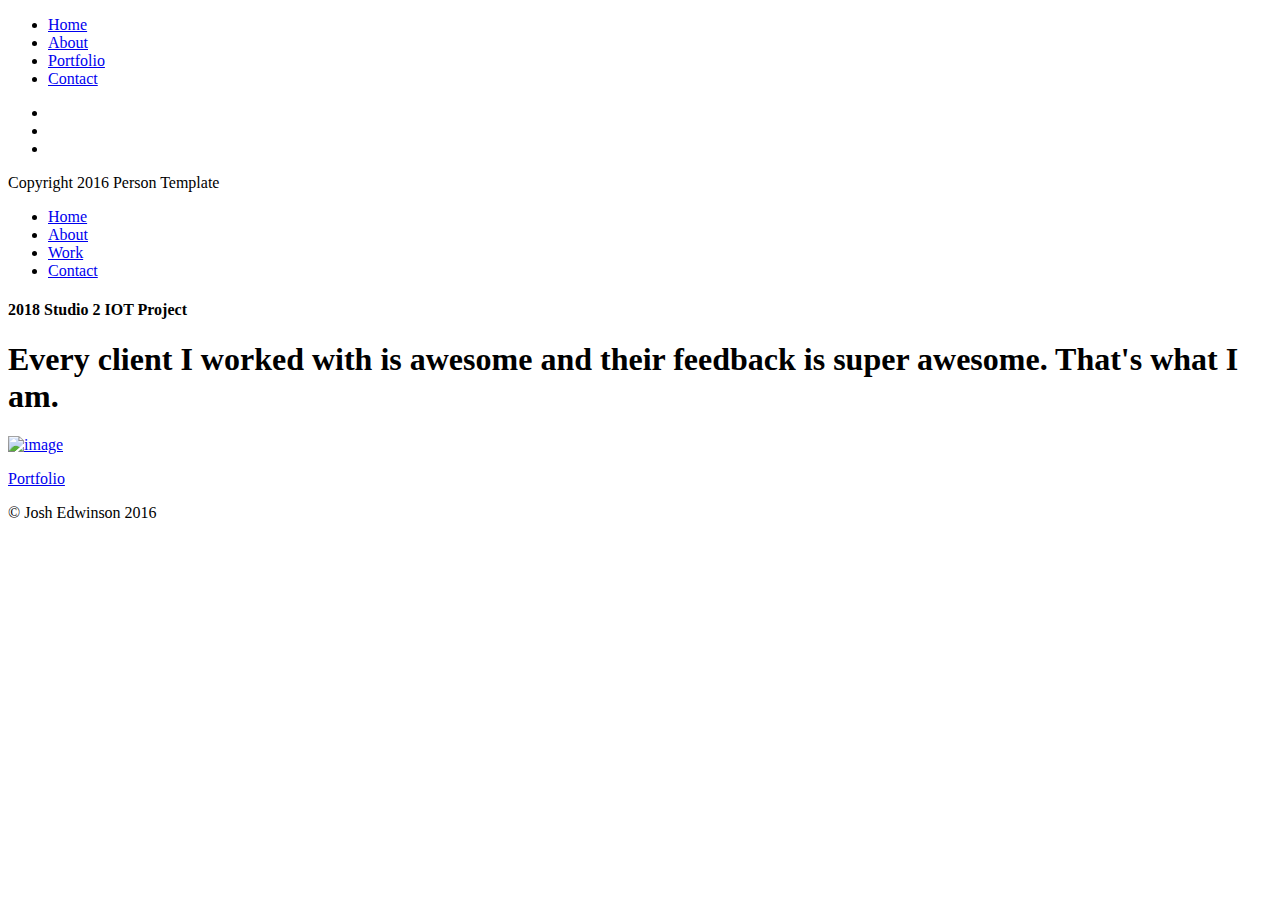
==== Person/portfolio.html @ 92e1ff4a "This is for homework" ====
<!DOCTYPE html>
<html lang="en">
  <head>
    <meta charset="utf-8">
    <title>Sofia Lewandowski Studio 2 - CCS - Final Project - Incoming Message</title>
    <meta name="viewport" content="width=device-width, initial-scale=1.0">
    <meta name="description" content="Person Minimal Portfolio Template">
    <meta name="keywords" content="Person HTML Template, Person Portfolio Template">
    <link href="assets/css/bootstrap.min.css" rel="stylesheet" type="text/css" media="all" />
    <link href='https://fonts.googleapis.com/css?family=Poppins:400,600,700' rel='stylesheet' type='text/css'>
    <link href='https://fonts.googleapis.com/css?family=Work+Sans:600,500,400,300' rel='stylesheet' type='text/css'>
    <link rel="stylesheet" href="assets/css/animate.css"> <!-- Resource style -->
    <link rel="stylesheet" href="assets/css/lightcase.css"> <!-- Resource style -->
    <link rel="stylesheet" href="assets/css/ionicons.min.css"> <!-- Resource style -->
    <link href="assets/css/style.css" rel="stylesheet" type="text/css" media="all" />
  </head>
  <body>
    <div id="loading">
    </div>
    <div class="wrapper">
    <div class="nav-trigger visible-xs visible-sm" role="button" title="sweet hamburger">
      <div class="hamburger">
        <div class="icon"></div>
      </div>
    </div>

    <div id="nav-menu">
          <ul class="navigation">
            <li><a href="index.html">Home</a></li>
            <li><a href="about.html">About</a></li>
            <li><a href="portfolio.html">Portfolio</a></li>
            <li><a href="contact.html">Contact</a></li>
          </ul> <!-- cd-single-item-wrapper -->

          <div class="nav-social">
            <ul>
              <li><a href="#"><i class="ion-social-instagram-outline"></i></a></li>
              <li><a href="#"><i class="ion-social-dribbble-outline"></i></a></li>
              <li><a href="#"><i class="ion-social-github"></i></a></li>
            </ul>
          </div>
          <p class="copyright-text">Copyright 2016 Person Template</p>
      </div>

      <!-- Homepage Main Section-->
      <div class="main">
        <section class="split-home">
          <section class="left-section personal wow fadeIn" data-wow-delay="0.2s">

          </section>
          <section class="right-section">
            <div class="top-nav hidden-xs hidden-sm wow fadeIn" data-wow-delay="0.3s">
              <ul>
                <li><a href="index.html">Home</a></li>
                <li><a href="about.html">About</a></li>
                <li><a href="portfolio.html">Work</a></li>
                <li><a href="contact.html">Contact</a></li>
              </ul>
            </div>
            <div class="portfolio-split">
              <div class="portfolio-intro">
                <h4 class="wow fadeInDown" data-wow-delay=".1s">2018 Studio 2 IOT Project </h4>
                  <h1 class="wow fadeInDown" data-wow-delay=".2s">Every client I worked with is awesome
                      and their feedback is super awesome. That's what I am.
                  </h1>
              </div>
              <!-- Portfolio Start -->

              <div class="portfolio wow fadeInDown">
                <div class="row">

                  <div class="col-md-12">
                    <div class="row portfolio-container text-center">
                      <!-- Person item -->
                      <div class="col-md-6 col-sm-6 custompadding  port">
                        <a href="project-single.html" class="portfolio-item">
                          <img src="assets/portfolio/1.jpg" alt="image" class="img-responsive" />
                          <div class="portfolio-overlay">
                            <div class="overlay-items">
                              <p>
                                Portfolio
                              </p>
                            </div>
                          </div>
                        </a>
                      </div>
                      <!-- Person item end -->
                    </div>
                  </div>
                </div>
              </div>
            </div><!-- Portfolio End -->

            <div class="footer-personal text-center">
           <span class="footer-credits">© Josh Edwinson 2016</span>
          </div>
         </section>
       </section>
      </div><!-- Main-->
    </div><!-- Wrapper -->

    <!-- Jquery and Js Plugins -->
    <script type="text/javascript" src="assets/js/jquery-2.1.1.js"></script>
    <script type="text/javascript" src="assets/js/bootstrap.min.js"></script>
    <script type="text/javascript" src="assets/js/plugins.js"></script>
    <script type="text/javascript" src="assets/js/menu.js"></script>
    <script type="text/javascript" src="assets/js/custom.js"></script>
  </body>
</html>
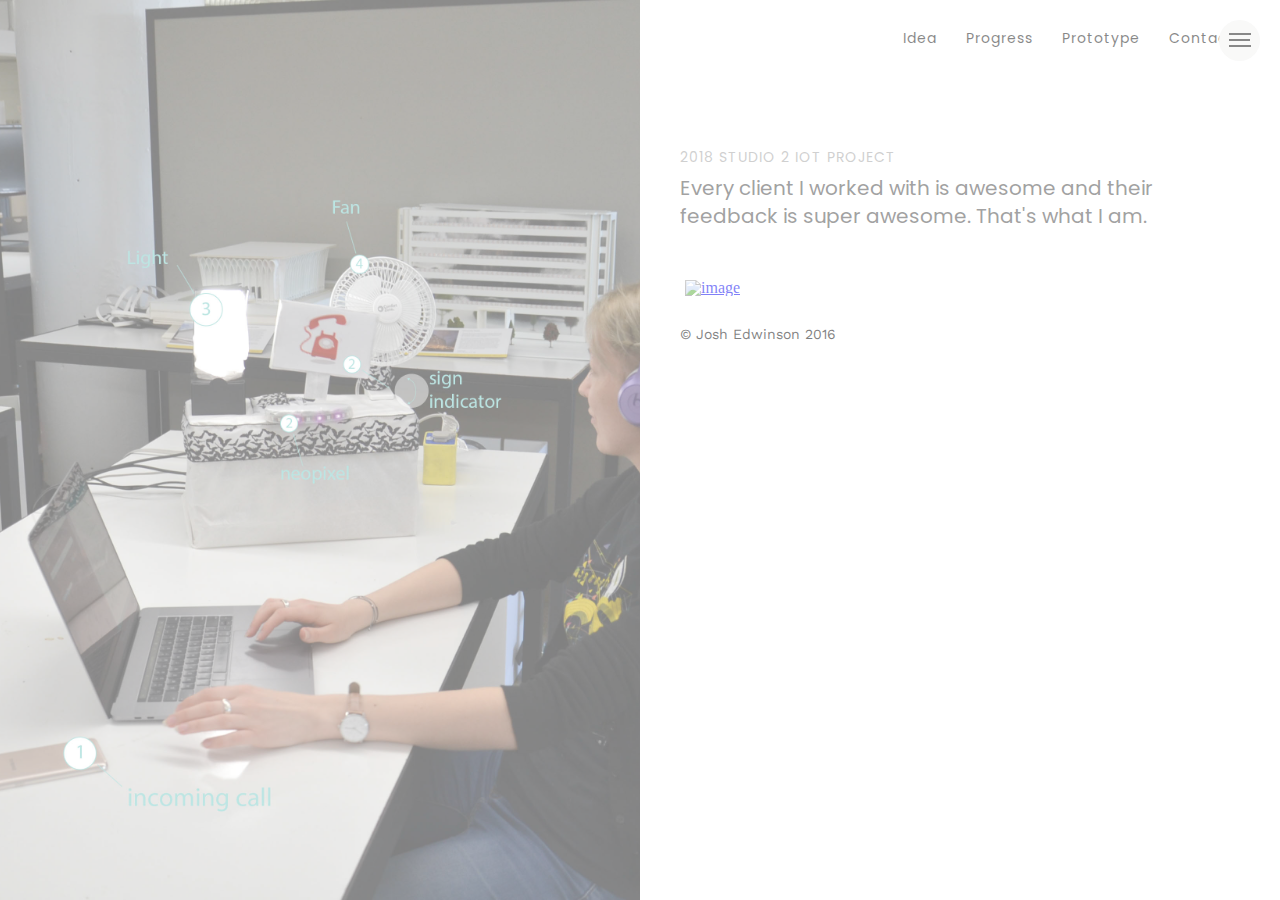
==== commit 19f2fc88: "updated project" ====
--- a/Person/portfolio.html
+++ b/Person/portfolio.html
@@ -26,9 +26,9 @@
 
     <div id="nav-menu">
           <ul class="navigation">
-            <li><a href="index.html">Home</a></li>
-            <li><a href="about.html">About</a></li>
-            <li><a href="portfolio.html">Portfolio</a></li>
+            <li><a href="index.html">Idea</a></li>
+            <li><a href="about.html">Progress</a></li>
+            <li><a href="portfolio.html">Prototype</a></li>
             <li><a href="contact.html">Contact</a></li>
           </ul> <!-- cd-single-item-wrapper -->
 
@@ -51,9 +51,9 @@
           <section class="right-section">
             <div class="top-nav hidden-xs hidden-sm wow fadeIn" data-wow-delay="0.3s">
               <ul>
-                <li><a href="index.html">Home</a></li>
-                <li><a href="about.html">About</a></li>
-                <li><a href="portfolio.html">Work</a></li>
+                <li><a href="index.html">Idea</a></li>
+                <li><a href="about.html">Progress</a></li>
+                <li><a href="portfolio.html">Prototype</a></li>
                 <li><a href="contact.html">Contact</a></li>
               </ul>
             </div>
--- a/Person/assets/css/style.css
+++ b/Person/assets/css/style.css
@@ -0,0 +1,1541 @@
+
+/* ---------------------------
+------- Recon CSS File -------
+-----------------------------*/
+
+
+/*--------------
+All Contents
+--------------*/
+
+/*-----------------
+1. Reset.css
+2. Helper Classes
+3. Hamburger Menu Styling
+4. Off Canvas Styling
+5. Homepage Background Styling
+6. Split Section Styling
+7. About Page Styling
+8. Portfolio Filter Page
+9. Portfolio Single
+10. Contact Page Styling
+11. All Media Queries
+------------------*/
+
+
+/*----- 1. Reset.css -----*/
+
+/* http://meyerweb.com/eric/tools/css/reset/
+   v2.0 | 20110126
+   License: none (public domain)
+*/
+
+html, body, div, span, applet, object, iframe,
+h1, h2, h3, h4, h5, h6, p, blockquote, pre,
+a, abbr, acronym, address, big, cite, code,
+del, dfn, em, img, ins, kbd, q, s, samp,
+small, strike, strong, sub, sup, tt, var,
+b, u, i, center,
+dl, dt, dd, ol, ul, li,
+fieldset, form, label, legend,
+table, caption, tbody, tfoot, thead, tr, th, td,
+article, aside, canvas, details, embed,
+figure, figcaption, footer, header, hgroup,
+menu, nav, output, ruby, section, summary,
+time, mark, audio, video {
+	margin: 0;
+	padding: 0;
+	border: 0;
+	font-size: 100%;
+	font: inherit;
+	vertical-align: baseline;
+}
+/* HTML5 display-role reset for older browsers */
+article, aside, details, figcaption, figure,
+footer, header, hgroup, menu, nav, section {
+	display: block;
+}
+body {
+	line-height: 1;
+}
+ol, ul {
+	list-style: none;
+}
+blockquote, q {
+	quotes: none;
+}
+blockquote:before, blockquote:after,
+q:before, q:after {
+	content: '';
+	content: none;
+}
+table {
+	border-collapse: collapse;
+	border-spacing: 0;
+}
+
+
+/* --- Common Styles ---*/
+
+h1 {
+  font-size: 16px;
+}
+
+/*----- Helper Classes -----*/
+
+html * {
+  -webkit-font-smoothing: antialiased;
+  -moz-osx-font-smoothing: grayscale;
+}
+
+
+*, *:after, *:before {
+  -webkit-box-sizing: border-box;
+  -moz-box-sizing: border-box;
+  box-sizing: border-box;
+}
+
+::-webkit-scrollbar {
+	display: none;
+}
+
+h1, h2, h3, h4, h5, h6 {
+  font-family: Poppins;
+}
+
+
+::-moz-selection {
+    color: #1106CC;
+    background: #FFFF99;
+}
+
+::selection {
+    color: #1106CC;
+    background: #FFFF99;
+}
+
+.nopadding {
+	padding: 0;
+}
+
+.custompadding {
+	padding-left: 5px;
+	padding-right: 5px;
+}
+
+.no-margin {
+	margin-right: 0;
+	margin-left: 0;
+}
+
+.underline {
+	display: inline;
+	border-bottom: 3px solid #111;
+	padding-bottom: 0;
+}
+
+.after-line {
+	height: 3px;
+	width: 100px;
+	background: #001CFF;
+	margin-top: -10px;
+	-webkit-transition: 0.5s;
+	-moz-transition: 0.5s;
+	transition: 0.5s;
+}
+
+.sup-title {
+	display: inline-block;
+	font-size: 1em;
+	padding: 4px;
+	text-transform: uppercase;
+	font-weight: bold;
+	color: #FFFFFF;
+	background: #000000;
+	margin: 0 0 20px 0;
+}
+
+.error-message {
+	color: #FF3333;
+	font-family: Poppins;
+	margin-top: 5px;
+}
+
+.success-message {
+	color:#009900;
+	font-family: Poppins;
+	margin-top: 5px;
+}
+
+#loading {
+   width: 100%;
+   height: 100%;
+   top: 0px;
+   left: 0px;
+   position: fixed;
+   opacity: 1;
+   background-color: rgba(255, 255, 255, 0.5);
+   z-index: 9999;
+   text-align: center;
+}
+
+#loading-image {
+	display: inline;
+  top: 40%;
+  position: relative;
+  z-index: 9999;
+}
+
+.logo {
+  margin: 0 auto;
+	padding: 0px 0px;
+	z-index: 111;
+}
+
+.logo:hover, .logo:focus {
+	text-decoration: none;
+	color: #FFF;
+}
+
+.wrapper {
+	width: 100%;
+	height: 100%;
+}
+
+
+/* -------------------------------------------------
+--------------- 3.Home Page Styling Starts -----------
+---------------------------------------------------*/
+
+.main {
+  width: 100%;
+	height: 100%;
+	background: #F2F2F2;
+	transition: 0.5s;
+}
+
+/* --------------------------------------------------------
+-------------- Top Fixed Navigation Styling ---------------
+----------------------------------------------------------*/
+.top-nav {
+  position: absolute;
+  top: 30px;
+  right: 20px;
+	z-index: 100;
+}
+
+.top-nav li {
+  font-family: Poppins;
+  font-size: 14px;
+  font-weight: 400;
+	letter-spacing: 1px;
+  display: inline-block;
+  margin-right: 25px;
+}
+
+.top-nav a {
+  position: relative;
+  display: inline-block;
+  color: #111111;
+  text-decoration: none;
+}
+
+.top-nav a:before {
+  content: "";
+  position: absolute;
+  width: 100%;
+  height: 1px;
+  bottom: -3px;
+  left: 0;
+  background-color: #072DEF;
+  visibility: hidden;
+  -webkit-transform: scaleX(0);
+  transform: scaleX(0);
+  -webkit-transition: all 0.2s ease-in-out 0s;
+  transition: all 0.2s ease-in-out 0s;
+}
+
+.top-nav a:hover:before {
+  visibility: visible;
+  -webkit-transform: scaleX(1);
+  transform: scaleX(1);
+}
+
+.no-touch .top-nav a:hover {
+  text-decoration: none;
+  color: #000;
+}
+/*
+.top-nav .active a:before {
+  content: "";
+  position: absolute;
+  width: 100%;
+  height: 1px;
+  bottom: -3px;
+  left: 0;
+  background-color: #072DEF;
+  visibility: visible;
+  -webkit-transform: scaleX(1);
+  transform: scaleX(1);
+  -webkit-transition: all 0.3s ease-in-out 0s;
+  transition: all 0.3s ease-in-out 0s;
+}
+
+.top-nav .active a:hover:before {
+  visibility: visible;
+  -webkit-transform: scaleX(0);
+  transform: scaleX(0);
+}
+
+*/
+
+
+
+
+
+
+/* --------------------------------------------------
+---------- Hamburger and Navigation Starts ----------
+----------------------------------------------------*/
+
+
+.nav-trigger {
+  padding: 8px;
+  position: fixed;
+  top: 20px;
+  right: 20px;
+  border-radius: 50px;
+	background-color: #F2F2F1;
+	z-index: 111;
+  transition: all 400ms ease-in;
+}
+
+.is-active.nav-trigger {
+  background: #DDDDDD;
+}
+
+.hamburger {
+  position: relative;
+  width: 25px;
+  height: 25px;
+  transition: transform 500ms ease-in-out;
+}
+
+.nav-trigger:active .hamburger {
+  transition: transform 50ms;
+  transform: scale(.95);
+}
+
+.hamburger::before, .hamburger::after, .hamburger .icon {
+  content: '';
+  position: absolute;
+  width: 22px;
+  height: 2px;
+	left: 2px;
+  background: #111111;
+  transform-origin: 100% 50%;
+  transition: all 100ms ease-in-out;
+}
+
+.hamburger::before {
+  top: 5px;
+}
+.hamburger .icon {
+	width: 21px;
+  top: 11px;
+  transform-origin: 50% 50%;
+}
+.hamburger::after {
+  top: 17px;
+}
+/*
+.is-active .hamburger {
+  transform: rotateZ(-360deg);
+}
+
+
+.is-active .nav-trigger:active .hamburger {
+  transform: scale(.95) rotateZ(-360deg);
+}
+*/
+.is-active .hamburger::before,
+.is-active .hamburger::after,
+.is-active .hamburger .icon {
+  background: #111111;
+}
+
+.is-active .hamburger::before {
+  transform: translate3d(-4px, -1px, 0) rotateZ(-45deg);
+}
+.is-active .hamburger .icon {
+  transform: rotateY(-90deg);
+  transition: transform 100ms, background-color 400ms ease-in-out;
+}
+.is-active .hamburger::after {
+  transform: translate3d(-4px, 2px, 0) rotateZ(45deg);
+}
+
+/*-----------------------------------------------------
+----------- Hamburger Menu Styling Ends ---------------
+------------------------------------------------------*/
+
+/* ------ Nav Menu Styling -----*/
+
+#nav-menu {
+  position: fixed;
+  height: 100%;
+  right: 0;
+  top: 0;
+  z-index: 110;
+  width: 75%;
+  background-color: #F2F2F2;
+	background-size: cover;
+	overflow-y: auto;
+  -webkit-transform: translateZ(0);
+  -webkit-backface-visibility: hidden;
+	-webkit-transform: translateX(100%);
+	-moz-transform: translateX(100%);
+	-ms-transform: translateX(100%);
+	-o-transform: translateX(100%);
+	transform: translateX(100%);
+  -webkit-transition: all .6s;
+  -moz-transition: all .6s;
+    transition: all .6s;
+  -webkit-transition-timing-function: cubic-bezier(0.7, 0, 0.3, 1);
+  transition-timing-function: cubic-bezier(0.7, 0, 0.3, 1);
+}
+
+
+#nav-menu .navigation {
+  margin-top: 150px;
+  margin-bottom: 20px;
+}
+
+
+#nav-menu li {
+  padding-bottom: 1em;
+}
+
+#nav-menu li {
+  display: block;
+  line-height: 2em;
+  font-family: Poppins;
+  font-size: 21px;
+  font-weight: 600;
+  letter-spacing: 0px;
+  text-transform: uppercase;
+  text-align: center;
+  line-height: 2;
+  padding-bottom: 1em;
+  color: #222;
+	-webkit-transform: translateX(50px);
+	-moz-transform: translateX(50px);
+	transform: translateX(50px);
+	-webkit-transition: .8s;
+  -moz-transition: .8s;
+    transition: .8s;
+}
+
+#nav-menu a {
+  position: relative;
+  color: #111;
+	text-decoration: none;
+}
+
+
+#nav-menu a:before {
+  content: "";
+  position: absolute;
+  width: 100%;
+  height: 2px;
+  bottom: -3px;
+  left: 0;
+  background-color: #072DEF;
+  visibility: hidden;
+  -webkit-transform: scaleX(0);
+  transform: scaleX(0);
+  -webkit-transition: all 0.2s ease-in-out 0s;
+  transition: all 0.2s ease-in-out 0s;
+}
+
+#nav-menu li:hover a::before {
+  visibility: visible;
+  -webkit-transform: scaleX(1);
+  transform: scaleX(1);
+}
+
+
+.no-touch #nav-menu a:hover {
+  color: #000;
+	text-decoration: none;
+}
+
+
+/* ----- Dimming Main Content When Navigation is Active -----*/
+
+.main::before {
+    display: block;
+    content: "";
+    width: 100%;
+    height: 0;
+    position: fixed;
+    left: 0;
+    top: 0;
+    background: rgba(0, 0, 0, 0.5);
+    opacity: 0;
+    z-index: 100;
+    -webkit-transform: translate3d(0, 0, 0);
+    -moz-transform: translate3d(0, 0, 0);
+    -ms-transform: translate3d(0, 0, 0);
+    -o-transform: translate3d(0, 0, 0);
+    transform: translate3d(0, 0, 0);
+    -webkit-backface-visibility: hidden;
+    -moz-backface-visibility: hidden;
+    -ms-backface-visibility: hidden;
+    -o-backface-visibility: hidden;
+    backface-visibility: hidden;
+    -webkit-transition: opacity 0.5s ease, height 1ms 0.5s ease;
+    -moz-transition: opacity 0.5s ease, height 1ms 0.5s ease;
+    -o-transition: opacity 0.5s ease, height 1ms 0.5s ease;
+    transition: opacity 0.5s ease, height 1ms 0.5s ease;
+}
+
+.main.is-active.main::before{
+    -webkit-transition: opacity 0.5s ease;
+    -moz-transition: opacity 0.5s ease;
+    -o-transition: opacity 0.5s ease;
+    transition: opacity 0.5s ease;
+    height: 100%;
+    opacity: 1
+}
+
+
+#nav-menu.is-active {
+  -webkit-transform: translateX(0);
+  -moz-transform: translateX(0);
+  -ms-transform: translateX(0);
+  -o-transform: translateX(0);
+  transform: translateX(0);
+  -webkit-transition: all 0.5s;
+  -moz-transition: all 0.5s;
+  transition: all 0.5s;
+  transition-timing-function: cubic-bezier(0.7, 0, 0.3, 1);
+  -webkit-overflow-scrolling: touch;
+}
+
+
+#nav-menu.is-active li {
+	-webkit-transform: translateX(0px);
+	-moz-transform: translateX(0px);
+	transform: translateX(0px);
+	-webkit-transition: .8s 0s;
+  -moz-transition: .8s 0s;
+    transition: .8s 0s;
+}
+
+#nav-menu .copyright-text {
+  font-family: Work Sans;
+  font-size: 12px;
+  font-weight: 200;
+	text-align: center;
+  letter-spacing: 1px;
+  padding: 20px 20px;
+}
+
+.nav-social ul {
+  padding: 0.5em;
+  list-style-type: none;
+	text-align: center;
+}
+
+.nav-social li {
+  display: inline !important;
+  padding-right: 0.5em !important;
+	padding-left: 0.5em !important;
+}
+
+.nav-social i, .nav-social a {
+  font-size: 21px;
+  color: #072DEF;
+}
+
+.nav-social a:before {
+  display: none;
+}
+
+@media only screen and (min-width: 768px) {
+
+	#nav-menu {
+	  width: 50%;
+	}
+
+  #nav-menu .navigation {
+    margin-top: 150px;
+  }
+
+	#nav-menu li {
+	  font-size: 24px;
+	  text-align: center;
+	  padding-left: 0em;
+	}
+
+  .nav-social ul {
+    padding: 0.4em;
+  }
+}
+
+
+
+
+/* --------------------------------------------------
+------------ Hamburger and Navigation Ends ----------
+----------------------------------------------------*/
+
+/* --------------------------------------------------
+------ Homepage Split Layout Styling Starts ---------
+---------------------------------------------------*/
+
+
+.left-section {
+		background-color: #ebebf9;
+		position: absolute;
+    left: 0;
+		right: 0;
+		top: 0;
+		bottom: 0;
+    width: 50%;
+		height: 100%;
+		overflow: hidden;
+    z-index: 1;
+}
+
+.personal {
+	background-color: #F1F1F1;
+	background: url(../images/installation_indicator.jpg) no-repeat center center;
+	background-size: cover;
+}
+
+.no-background {
+	background: linear-gradient(to right, rgba(0, 0, 0, 0), rgba(0, 0, 0, 0));
+	background-size: cover;
+	position: absolute;
+	left: 0;
+	right: 0;
+	top: 0;
+	bottom: 0;
+	width: 50%;
+	height: 100%;
+	overflow: hidden;
+	z-index: 1;
+}
+
+.main-logo {
+	padding: 150px 0 0 0;
+	text-align: center;
+}
+
+
+.right-section {
+  position: absolute;
+  right: 0;
+  top: 0;
+  bottom: 0;
+	padding: 0 40px 0 40px;
+	width: 50%;
+	height: 100%;
+  background: #FFFFFF;
+  z-index: 99;
+  overflow: hidden;
+  overflow-y: auto;
+}
+
+.intro {
+	padding-top: 50px;
+	text-align: center;
+}
+
+
+.intro .intro-text h4 {
+	font-family: Poppins;
+	font-size: 14px;
+	font-weight: 600;
+	color: #A1A1A1;
+	letter-spacing: 2px;
+	text-transform: uppercase;
+	line-height: 1.2;
+	margin: 0 0 20px 0;
+}
+
+.intro .intro-text h1 {
+	font-family: Poppins;
+	font-size: 42px;
+	font-weight: 600;
+	color: #404040;
+	letter-spacing: -2px;
+	line-height: 1.2;
+	margin: 0 0 15px 0;
+}
+
+.intro .intro-text p {
+	font-family: Poppins;
+	font-size: 16px;
+	font-weight: 400;
+	color: #A1A1A1;
+	letter-spacing: 0px;
+	line-height: 1.5;
+	margin: 0 0 20px 0;
+}
+
+
+.intro .intro-text h3 {
+	font-family: Poppins;
+	font-size: 16px;
+	font-weight: 600;
+	color: #434343;
+	text-transform: uppercase;
+	letter-spacing: 0;
+	line-height: 1.2;
+	margin: 50px 0 30px 0;
+}
+
+.intro .intro-text a {
+	display: inline-block;
+	margin-right: 15px;
+}
+
+.btn-contact {
+	font-family: Work Sans;
+	font-size: 16px;
+	font-weight: 600;
+	color: #001CFF;
+	display: inline-block;
+	text-transform: uppercase;
+	background: transparent;
+	border: 2px solid;
+	border-color: #001CFF;
+	padding: 10px 20px;
+	border-radius: 25px;
+	margin-top: 40px;
+	margin-bottom: 40px;
+	-webkit-transform: 0.5s;
+	-moz-transform: 0.5s;
+	transition: 0.5s;
+}
+
+.btn-contact:hover, .btn-contact:focus {
+	color: #FFFFFF;
+	background: #001CFF;
+	border-color: #001CFF;
+	text-decoration: none;
+}
+
+
+/* ----------------------------------------------------
+-------------- About Page Styling Starts --------------
+------------------------------------------------------*/
+
+
+.about {
+	padding: 100px 0 0 0;
+}
+
+.about .about-intro h4 {
+	font-family: Poppins;
+	font-size: 12px;
+	font-weight: 400;
+	color: #A1A1A1;
+	letter-spacing: 1px;
+	text-transform: uppercase;
+	margin: 0 0 10px 0;
+}
+
+.about .about-intro h1 {
+	font-family: Poppins;
+	font-size: 18px;
+	font-weight: 400;
+	color: #222222;
+	line-height: 1.4;
+}
+
+.about img {
+	margin: 30px 0 30px 0;
+}
+
+.about-details {
+	padding: 50px 0 0 0;
+	overflow: hidden;
+}
+/*
+.about-details p {
+	font-family: Poppins;
+	font-size: 16px;
+	font-weight: 400;
+	color: #222222;
+	line-height: 1.4;
+}*/
+
+.about-details .work-list {
+	padding: 10px 0 0 0;
+	overflow: hidden;
+}
+
+.about-details .work-list i {
+	font-size: 42px;
+	text-align: center;
+}
+
+.about-details .work-list p {
+	font-family: Poppins;
+	font-size: 14px;
+	text-align: center;
+	line-height: 1.4;
+	margin: 20px 0 20px 0;
+}
+
+.about-details .col-sm-4 {
+	background: #e6e6ff;
+	padding: 20px 20px 20px 20px;
+}
+
+.about-details .col-sm-4:nth-child(2) {
+	background: #ffcccc;
+}
+
+.about .experience {
+	padding: 70px 0 0 0;
+}
+
+.about .experience h4 {
+	font-family: Poppins;
+	font-size: 12px;
+	font-weight: 400;
+	color: #A1A1A1;
+	letter-spacing: 1px;
+	text-transform: uppercase;
+	margin: 0 0 10px 0;
+}
+
+.about .experience h1 {
+	font-family: Poppins;
+	font-size: 16px;
+	font-weight: 400;
+	color: #222222;
+	line-height: 1.4;
+}
+
+.about .experience ul {
+  padding: 50px 0 0 0;
+}
+
+.about .experience li {
+  margin-bottom: 30px;
+	background: rgba(230, 230, 255, 0.5);
+	padding: 20px;
+}
+
+.about .experience h3 {
+  font-family: Poppins;
+  font-size: 16px;
+  font-weight: 600;
+  color: #666666;
+	text-align: left;
+  letter-spacing: 0px;
+  line-height: 1.2;
+}
+
+.about .experience p {
+  font-family: Poppins;
+  font-size: 14px !important;
+  font-weight: 300;
+  color: #444444;
+  margin: 20px 0 10px 0;
+	line-height: 1.4;
+}
+
+.about .experience h6 {
+  font-family: Poppins;
+  font-size: 14px;
+  font-weight: 400;
+  color: #A1A1A1;
+	text-align: left;
+	margin: 20px 0 0 0 ;
+  letter-spacing: 1px;
+}
+
+.about .cta {
+	padding: 30px 0 30px 0;
+}
+
+.about .cta p {
+	font-family: Poppins;
+	font-size: 21px;
+	font-weight: 600;
+	color: #454545;
+	text-align: left;
+}
+
+.about .btn-contact {
+	border: 2px solid #001CFF;
+	padding: 4px 12px;
+	margin: 1em auto;
+}
+
+
+
+/* ----------------------------------------------------
+----------- Portfolio Filter Styling Starts -----------
+-----------------------------------------------------*/
+
+
+.portfolio-intro {
+	padding: 150px 0 0 0;
+	overflow: hidden;
+}
+
+.portfolio-intro h4 {
+	font-family: Poppins;
+	font-size: 14px;
+	font-weight: 400;
+	color: #A1A1A1;
+	text-transform: uppercase;
+	letter-spacing: 1px;
+	margin: 0 0 10px 0;
+}
+
+.portfolio-intro h1 {
+	font-family: Poppins;
+	font-size: 20px;
+	line-height: 1.4;
+	font-weight: 400;
+	color: #444444;
+}
+
+.portfolio {
+	padding: 50px 0 0 0;
+}
+
+.portfolio nav {
+ padding-bottom: 30px;
+ text-align: center;
+}
+
+.portfolio .categories ul li {
+ display: inline;
+   list-style: none;
+}
+
+.portfolio .categories ul li a {
+   display: inline;
+   font-family: Poppins;
+   font-weight: 400;
+   font-size: 14px;
+   line-height: 2.5;
+   text-decoration: none;
+   color: #666666;
+   margin-right: 20px;
+}
+
+.portfolio .categories ul li a.active {
+   text-decoration: line-through;
+   color: #000000;
+}
+
+.portfolio_filter {
+   padding-left: 0;
+}
+
+.portfolio-item {
+   overflow: hidden;
+	 display: none;
+   margin-bottom: 10px;
+   display: block;
+}
+
+.portfolio-overlay {
+ background: rgba(255, 255, 255, 0.80);
+ position:absolute;
+ top: 0;
+ left: 5px;
+ height: calc(100% - 10px);
+ width: calc(100% - 10px);
+ opacity: 0;
+ -webkit-transition: 0.5s;
+ -moz-transition: 0.5s;
+ -o-transition: 0.5s;
+   transition: 0.5s;
+}
+
+.overlay-items {
+ height: 100px;
+ position: absolute;
+ top: 45%;
+ left: 0;
+ right: 0;
+ visibility: hidden;
+}
+
+.overlay-items p {
+ margin-top: 1em;
+ opacity: 0;
+ font-size: 12px;
+ font-family: Poppins;
+ font-weight: 600;
+ letter-spacing: 2px;
+ color: #FFF;
+ padding: 5px 5px;
+ background: #111111;
+ display: inline-block;
+ -webkit-transform: translateY(20px);
+ -moz-transform: translateY(20px);
+ transform: translateY(20px);
+ -webkit-transition: 0.3s;
+ -moz-transition: 0.3s;
+ transition: 0.3s;
+ -webkit-transition-delay: 0.3s;
+ -moz-transition-delay: 0.3s;
+ transition-delay: 0.2s;
+}
+
+.portfolio-item:focus, .portfolio-item:hover {
+    text-decoration: none;
+}
+
+.portfolio-item:hover .portfolio-overlay {
+ transform: scale(1);
+ opacity: 1;
+}
+
+.portfolio-item:hover .overlay-items {
+ visibility: visible;
+}
+
+.portfolio-item:hover h5, .portfolio-item:hover p {
+ opacity: 1
+}
+
+.portfolio-item:hover p {
+  opacity: 1;
+	-webkit-transform: translateY(0);
+	-moz-transform: translateY(0);
+	transform: translateY(0);
+  text-decoration: none;
+}
+
+
+/* ----- Portfolio Filter Styling Ends ----- */
+
+
+/*-----------------------------------------------------
+------------ Project Single Styling Starts ------------
+------------------------------------------------------*/
+
+.project-single {
+	padding: 150px 0 0 0;
+	overflow: hidden;
+}
+
+.project-single .project-intro {
+	padding: 20px 0 20px 0;
+	overflow: hidden;
+}
+
+.project-single .project-intro h1 {
+	font-family: Poppins;
+	font-size: 24px;
+	font-weight: 600;
+	color: #606060;
+	letter-spacing: 0;
+	line-height: 1.2;
+	margin: 0 0 15px 0;
+}
+
+.project-single .project-intro h4 {
+	font-family: Poppins;
+	font-size: 18px;
+	font-weight: 400;
+	color: #606060;
+	letter-spacing: 0;
+	line-height: 1.2;
+	margin: 0 0 15px 0;
+}
+
+.project-single .project-intro p {
+	font-family: Poppins;
+	font-size: 14px;
+	line-height: 1.5;
+	font-weight: 400;
+	color: #A1A1A1;
+}
+
+.project-image {
+	padding: 30px 0 30px 0;
+}
+
+.project-details {
+	background: #eeeeee;
+	overflow: hidden;
+	padding: 30px 20px 30px 20px;
+}
+
+.project-details ul {
+	list-style-type: none;
+}
+
+.project-details ul li {
+	font-family: Poppins;
+	font-size: 14px;
+	font-weight: 400;
+	color: #A1A1A1;
+	line-height: 1.8;
+}
+
+.project-details ul li span {
+	font-weight: 600;
+	color: #656556;
+	margin-right: 10px;
+}
+
+.project-details h2 {
+	font-family: Poppins;
+	font-size: 18px;
+	font-weight: 400;
+	color: #454545;
+	line-height: 1.2;
+}
+
+.project-details p {
+	font-family: Poppins;
+	font-size: 14px;
+	font-weight: 400;
+	color: #A1A1A1;
+	line-height: 1.4;
+}
+
+.project-nav {
+	padding: 50px 0 50px  0;
+	overflow: hidden;
+}
+
+.left-nav {
+	position: absolute;
+	left: 20px;
+}
+
+.right-nav {
+	position: absolute;
+	right: 20px;
+}
+
+.left-nav a, .right-nav a {
+	text-decoration: none;
+}
+
+.left-nav span {
+	position: absolute;
+	top: 15%;
+	left: 30px;
+	font-family: Poppins;
+	font-size: 16px;
+	line-height: 1;
+	color: #808080;
+	-webkit-transform: translateX(-5px);
+	-moz-transform: translateX(-5px);
+	-o-transform: translateX(-5px);
+	 transform: translateX(-5px);
+	 -webkit-transition: 0.5s;
+	 -moz-transition: 0.5s;
+	 -o-transition: 0.5s;
+	 transition: 0.5s;
+}
+
+.right-nav span {
+	position: absolute;
+	top: 15%;
+	right: 30px;
+	font-family: Poppins;
+	font-size: 16px;
+	line-height: 1;
+	color: #808080;
+	-webkit-transform: translateX(10px);
+	-moz-transform: translateX(10px);
+	-o-transform: translateX(10px);
+	 transform: translateX(10px);
+	 -webkit-transition: 0.5s;
+	 -moz-transition: 0.5s;
+	 -o-transition: 0.5s;
+	 transition: 0.5s;
+}
+
+.left-nav i {
+	display: inline;
+	font-size: 24px;
+	color: #808080;
+}
+
+.right-nav i {
+	display: inline;
+	font-size: 24px;
+	color: #808080;
+}
+
+.left-nav:hover span, .right-nav:hover span {
+	-webkit-transform: translateX(0);
+	-moz-transform: translateX(0);
+	-o-transform: translateX(0);
+	 transform: translateX(0);
+}
+
+/* -----------------------------------------------
+----------- Project Single Styling End -----------
+-------------------------------------------------*/
+
+
+/* ------------ Contact Form Styling --------*/
+
+.contact-section {
+	width: 100%;
+	height: 100%;
+	padding: 150px 0 50px 0;
+}
+
+.contact-section h1 {
+	font-family: Poppins;
+	font-size: 28px;
+	font-weight: 600;
+	color: #001CFF;
+	line-height: 1.3;
+	margin-bottom: 20px;
+}
+
+.contact-section p {
+	font-family: Poppins;
+	font-size: 14px;
+	font-weight: 300;
+	color: #A1A1A1;
+	line-height: 1.5;
+}
+
+.contact-form {
+	padding-top: 50px;
+}
+
+label {
+	display: block;
+  font-family: Poppins;
+  font-size: 14px;
+  font-weight: 500;
+  color: #001CFF;
+	text-align: left;
+}
+
+.form-control {
+  border: 0px;
+  border-radius: 0px;
+  margin-top: 10px;
+  background: transparent;
+  margin-bottom: 40px;
+  border-bottom: 1px solid #999999;
+  -webkit-box-shadow: inset 0 0px 0px rgba(0,0,0,0);
+  box-shadow: inset 0 0px 0px rgba(0,0,0,0);
+  -webkit-transition: 0.5s;
+  -moz-transition: 0.5s;
+    transition: 0.5s;
+}
+
+.form-control:focus {
+  border-color: #001CFF;
+  -webkit-box-shadow: none;
+  -moz-box-shadow: none;
+  box-shadow: none;
+}
+
+.form-control::-webkit-input-placeholder {
+  font-family: Work Sans;
+  font-size: 13px;
+  color: #999999;
+}
+.form-control:-moz-placeholder {
+  font-family: Work Sans;
+  font-size: 13px;
+  color: #999999;
+}
+.form-control::-moz-placeholder {
+  font-family: Work Sans;
+  font-size: 13px;
+  color: #999999;
+}
+.form-control:-ms-input-placeholder {
+  font-family: Quicksand;
+  font-size: 13px;
+  color: #999999;
+}
+
+.text-muted {
+  font-family: Work Sans;
+  font-size: 13px;
+  color: #222;
+}
+
+.text-muted strong {
+  color: #FF3333;
+}
+
+.btn-send {
+  font-family: Poppins;
+  font-weight: 500;
+  text-transform: uppercase;
+  letter-spacing: 0.1em;
+  margin-bottom: 20px;
+  border-radius: 0px;
+  color: #FFFFFF;
+  background: #001CFF;
+	border-color: #001CFF;
+  -webkit-transition: 0.5s;
+  -moz-transition: 0.5s;
+    transition: 0.5s;
+}
+
+.btn-send:hover, .btn-send:focus {
+  color: #FFFFFF;
+  background: #000000;
+	border-color: #111111;
+  outline: none !important;
+}
+
+/* -------- Contact Section Styling Ends ---- */
+
+
+/* ----- CTA Section Styling Starts ----- */
+
+
+/* ----- Footer Section Styling Starts ----- */
+
+
+.footer-personal {
+	padding: 20px 0 20px 0;
+}
+
+.footer-personal .footer-credits span {
+	font-family: Poppins;
+	font-size: 12px;
+	color: #111111;
+}
+
+.lesspadding {
+	padding-top: 0;
+	padding-bottom: 30px;
+}
+
+.footer ul {
+	display: inline-block;
+	list-style-type: none;
+	float: right !important;
+}
+
+.footer ul li {
+	display: inline;
+}
+
+.footer ul li a {
+	display: inline;
+	font-family: Poppins;
+	font-size: 12px;
+	font-weight: 400;
+	padding-right: 20px;
+	color: #072DEF;
+	text-decoration: none;
+}
+
+.footer span {
+	display: inline;
+	font-family: Poppins;
+	font-size: 12px;
+	font-weight: 400;
+	line-height: 1.5;
+	color: #111111;
+	text-align: right;
+	text-decoration: none;
+}
+
+.footer a:hover, .footer a:focus {
+  color: #6603C9;
+  text-decoration: line-through;
+}
+
+.footer-credits {
+	font-family: Work Sans;
+	font-size: 14px;
+	margin-top: 20px;
+}
+
+.footer-social {
+	position: absolute;
+	bottom: 15px;
+	right: 15px;
+}
+
+
+.footer-social ul {
+	list-style-type: none;
+}
+
+.footer-social ul li {
+	display: inline;
+	padding: 0 0 0 10px;
+}
+
+.footer-social ul li a {
+	font-family: poppins;
+	font-size: 12px;
+	font-weight: 400;
+	color: #2d2dd2;
+	letter-spacing: 1px;
+	text-decoration: none;
+}
+
+.footer-social ul li a:hover {
+	text-decoration: none;
+	color: #FFFFFF;
+}
+
+/* ----- Footer Section Styling Ends ----- */
+
+
+
+/*----------------------------------------------------
+------------- All ------------------------------------
+--------------------- Media --------------------------
+------------------------------- Queries --------------
+-----------------------------------------------------*/
+
+@media only screen and (min-width: 767px) {
+	.logo {
+	  position: absolute;
+	  top: 20px;
+	  left: 20px;
+	}
+
+	#ar-about .about-intro {
+		padding: 150px 50px 50px 50px;
+		overflow: hidden;
+	}
+
+	.about {
+		padding: 150px 0 0 0;
+	}
+
+
+	.footer-social {
+		position: absolute;
+		bottom: 15px;
+		right: 15px;
+	}
+
+}
+
+	@media only screen and (max-width : 801px) {
+
+     .right-section{
+        position: relative;
+        width: 100%;
+    }
+
+		.main-logo {
+			padding: 100px 0 0 0;
+			text-align: center;
+		}
+
+		.intro {
+			padding-top: 50px;
+			text-align: center;
+		}
+
+     .left-section{
+        position: relative;
+        width: 100%;
+        min-height: 100vh;
+    }
+
+
+		.intro .intro-text h1 {
+			font-size: 42px;
+			line-height: 1.1;
+		}
+
+		.intro .intro-text p {
+			font-size: 16px;
+		}
+
+		.project-details .col-md-5 {
+			margin-bottom: 20px;
+		}
+
+		.footer-personal {
+			margin-top: 0;
+			margin-bottom: 20px;
+		}
+
+		.footer-personal a {
+			font-size: 14px;
+			padding: 10px;
+		}
+	}
+
+
+ @media only screen and (min-device-width : 768px) and (max-device-width : 1024px) and (orientation : landscape) {
+
+   .right-section{
+      -webkit-overflow-scrolling: touch;
+  }
+}
+
+ @media only screen and (min-device-width : 320px) and (max-device-width : 736px) {
+
+   .split-home .right-section,  .split-home .left-section{
+      -webkit-overflow-scrolling: touch;
+  }
+}
+
+	@media only screen and (min-device-width : 320px) and (max-device-width : 736px) and (orientation: landscape) {
+   .right-section{
+      -webkit-overflow-scrolling: touch;
+  }
+}
+
+	@media only screen and (min-device-width : 320px) and (max-device-width : 568px) and (orientation : landscape) {
+     .left-section {
+       min-height: 100vh;
+    }
+  }
+
+
+	@media only screen and (max-width: 420px) {
+
+		.right-section {
+			 padding: 0 20px 0 20px;
+	 }
+
+		.intro {
+			padding-top: 50px;
+		}
+
+		.intro .intro-text h1 {
+			font-size: 34px;
+			line-height: 1.1;
+		}
+
+		.footer ul {
+			display: inline-block;
+			list-style-type: none;
+			float: none !important;
+		}
+
+	}
+
+
+
+
+
+/* --------------------------------------------------
+------- Media Queries for Split Layout Ends ---------
+---------------------------------------------------*/
